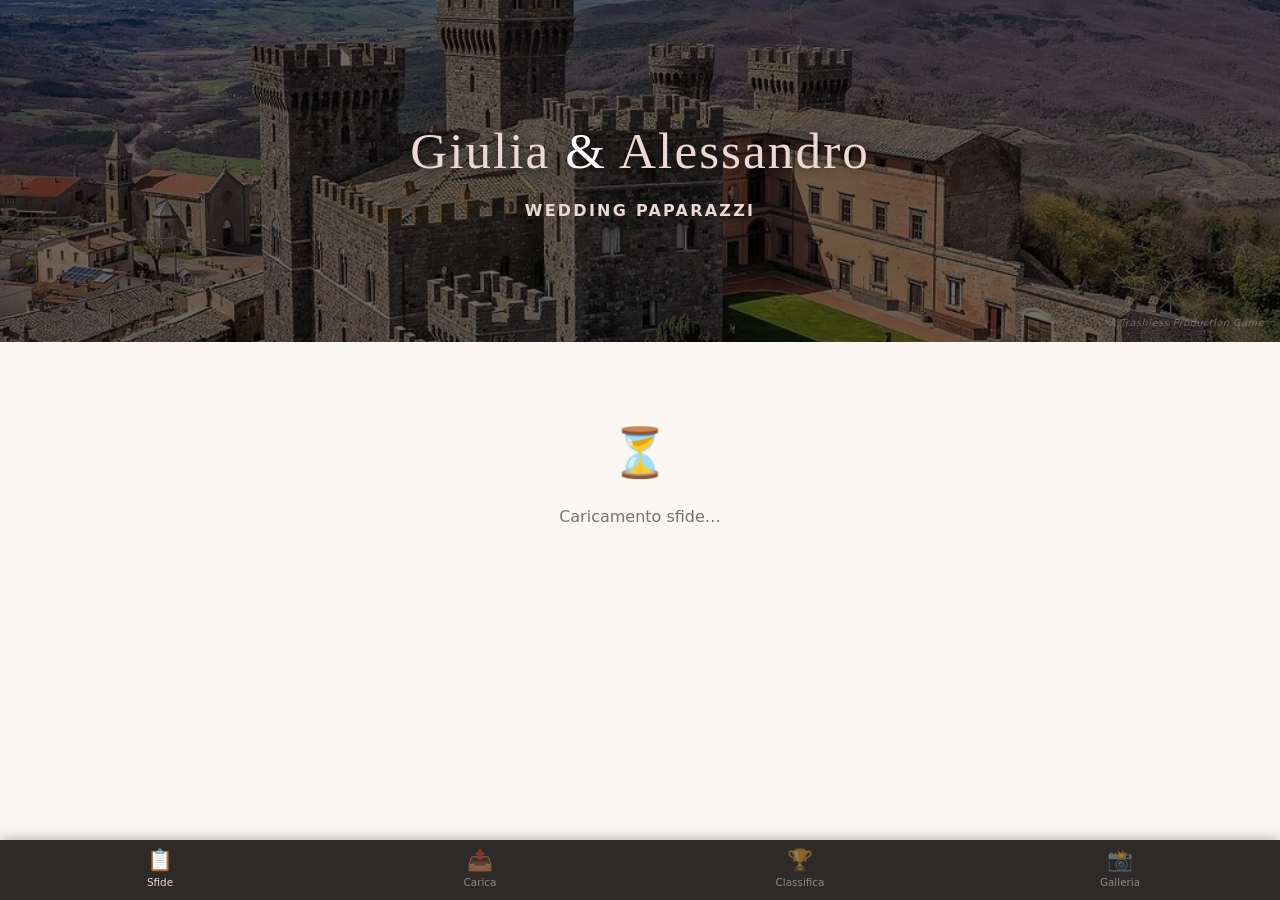
==== index.html @ ebe58d6c "fix: bump app.js v6 per forzare ricaricamento con nuova lista nomi" ====
<!DOCTYPE html>
<html lang="it">
<head>
  <meta charset="UTF-8" />
  <meta name="viewport" content="width=device-width, initial-scale=1.0, maximum-scale=1.0" />
  <meta name="theme-color" content="#C4A09A" />
  <title>Wedding Paparazzi — Giulia &amp; Alessandro</title>
  <link rel="stylesheet" href="css/style.css" />
  <style>
    .hero-tagline { font-size:1rem; color:var(--rosa-soft); letter-spacing:0.14em; text-transform:uppercase; font-weight:700; margin-top:0.4rem; }
    .hero-trashless { position:absolute; bottom:0.7rem; right:1rem; font-size:0.6rem; color:rgba(255,255,255,0.3); letter-spacing:0.06em; font-style:italic; }
    .tab-bar-index { display:flex; background:var(--antracite); }
    .tab-btn-index { flex:1; padding:0.7rem 0.5rem; border:none; background:none; color:rgba(255,255,255,0.45); font-size:0.85rem; font-weight:600; cursor:pointer; border-bottom:2px solid transparent; transition:color 0.2s; -webkit-tap-highlight-color:transparent; }
    .tab-btn-index.active { color:var(--rosa-soft); border-bottom-color:var(--rosa); }
    .tab-content-index { display:none; }
    .tab-content-index.active { display:block; }
  </style>
</head>
<body>

  <!-- HERO -->
  <header class="hero">
    <div class="hero-content">
      <h1 class="hero-nomi"><span>Giulia</span> &amp; <span>Alessandro</span></h1>
      <p class="hero-tagline">Wedding Paparazzi</p>
    </div>
    <p class="hero-trashless">A Trashless Production Game</p>
  </header>

  <!-- TAB: SFIDE -->
  <div class="tab-content-index active" id="tab-sfide">
    <div class="container">

    <!-- SFIDE -->
    <section id="sezione-sfide">
      <div class="sfide-grid" id="sfide-grid">
        <!-- Popolato da app.js -->
        <div class="empty-state"><div class="empty-icon">⏳</div>Caricamento sfide…</div>
      </div>
    </section>

    </div>
  </div>

  <!-- TAB: UPLOAD -->
  <div class="tab-content-index" id="tab-upload">
    <div class="container">

    <!-- FORM UPLOAD -->
    <section id="sezione-upload">
      <div class="card">
        <form id="upload-form" novalidate>

          <div class="form-group">
            <label for="nomi-select">Il tuo nome</label>
            <input type="text" id="nomi-cerca"
                   placeholder="🔍 Filtra nome…" autocomplete="off"
                   style="margin-bottom:0.5rem" />
            <select id="nomi-select" required>
              <option value="">— Scegli il tuo nome —</option>
            </select>
          </div>

          <div class="form-group">
            <label for="sfida-select">Sfida completata</label>
            <select id="sfida-select" required>
              <option value="">— Scegli una sfida —</option>
              <!-- Popolato da app.js -->
            </select>
          </div>

          <div class="form-group">
            <label for="caption">Didascalia <span style="font-weight:400;text-transform:none">(opzionale)</span></label>
            <textarea id="caption" placeholder="Lascia un messaggio agli sposi!"></textarea>
          </div>

          <div class="form-group">
            <label>Foto</label>
            <div class="upload-area" id="upload-area">
              <input type="file" id="foto-input" accept="image/*" />
              <div class="upload-icon">📷</div>
              <p class="upload-label">Tocca per scattare o scegliere dalla galleria</p>
            </div>
            <div class="upload-preview" id="upload-preview">
              <img id="preview-img" src="" alt="Anteprima foto" />
            </div>
          </div>

          <button type="submit" class="btn btn-primary" id="submit-btn">
            Carica la foto
          </button>

        </form>
      </div>
    </section>

    </div>
  </div>

  <!-- NAVIGAZIONE BOTTOM -->
  <nav class="nav-bottom">
    <a href="index.html" class="nav-item" id="nav-sfide">
      <span class="nav-icon">📋</span><span>Sfide</span>
    </a>
    <a href="index.html#upload" class="nav-item" id="nav-upload">
      <span class="nav-icon">📤</span><span>Carica</span>
    </a>
    <a href="classifica.html" class="nav-item" id="nav-classifica">
      <span class="nav-icon">🏆</span><span>Classifica</span>
    </a>
    <a href="classifica.html#galleria" class="nav-item" id="nav-galleria">
      <span class="nav-icon">📸</span><span>Galleria</span>
    </a>
  </nav>

  <!-- TOAST -->
  <div class="toast" id="toast"></div>

  <!-- SCRIPT -->
  <script src="https://cdn.jsdelivr.net/npm/@supabase/supabase-js@2/dist/umd/supabase.min.js"></script>
  <script src="config.js?v=2"></script>
  <script src="js/app.js?v=6"></script>
  <script>
    function attivaTabIndex() {
      const isUpload = window.location.hash === '#upload';
      document.querySelectorAll('.tab-content-index').forEach(c => c.classList.remove('active'));
      document.getElementById(isUpload ? 'tab-upload' : 'tab-sfide').classList.add('active');
      document.getElementById('nav-sfide').classList.toggle('active', !isUpload);
      document.getElementById('nav-upload').classList.toggle('active', isUpload);
    }
    attivaTabIndex();
    window.addEventListener('hashchange', attivaTabIndex);
  </script>

</body>
</html>
---- css/style.css ----
/* ============================================================
   Giulia & Alessandro — Gioco Fotografico del Matrimonio
   Palette: Rosa Antico · Avorio · Oro · Antracite
   Mobile-first, testato su iOS e Android
   ============================================================ */

/* ---------- Variabili ---------- */
:root {
  --rosa:      #C4A09A;
  --rosa-soft: #EDD8D3;
  --avorio:    #FAF6F2;
  --oro:       #B8975A;
  --oro-soft:  #F0E6D0;
  --antracite: #2E2A29;
  --grigio:    #7A7070;
  --bianco:    #FFFFFF;
  --ombra:     0 2px 12px rgba(46, 42, 41, 0.12);
  --raggio:    14px;
  --font-serif: 'Georgia', 'Times New Roman', serif;
  --font-sans:  system-ui, -apple-system, sans-serif;
}

/* ---------- Reset & Base ---------- */
*, *::before, *::after {
  box-sizing: border-box;
  margin: 0;
  padding: 0;
}

html {
  font-size: 16px;
  scroll-behavior: smooth;
  -webkit-text-size-adjust: 100%;
}

body {
  font-family: var(--font-sans);
  background-color: var(--avorio);
  color: var(--antracite);
  min-height: 100vh;
  line-height: 1.6;
}

img {
  max-width: 100%;
  display: block;
}

a {
  color: var(--rosa);
  text-decoration: none;
}

/* ---------- Hero (solo index.html) ---------- */
.hero {
  position: relative;
  min-height: 38vh;
  display: flex;
  flex-direction: column;
  align-items: center;
  justify-content: center;
  text-align: center;
  padding: 2.5rem 1.5rem 3rem;
  overflow: hidden;
  background-color: var(--antracite); /* fallback se manca sfondo.jpg */
}

.hero::before {
  content: '';
  position: absolute;
  inset: 0;
  background-image: url('../img/sfondo.jpg');
  background-size: cover;
  background-position: center 30%;
  filter: brightness(0.45) saturate(0.8);
  z-index: 0;
}

.hero-content {
  position: relative;
  z-index: 1;
}

.hero-nomi {
  font-family: var(--font-serif);
  font-size: clamp(2rem, 8vw, 3.2rem);
  font-weight: normal;
  color: var(--bianco);
  letter-spacing: 0.04em;
  text-shadow: 0 2px 8px rgba(0,0,0,0.5);
}

.hero-nomi span {
  color: var(--rosa-soft);
}

.hero-sub {
  margin-top: 0.5rem;
  font-size: clamp(0.85rem, 3.5vw, 1rem);
  color: rgba(255,255,255,0.8);
  letter-spacing: 0.12em;
  text-transform: uppercase;
}

.hero-castle {
  margin-top: 0.4rem;
  font-size: clamp(0.75rem, 3vw, 0.85rem);
  color: var(--rosa-soft);
  letter-spacing: 0.08em;
  font-style: italic;
}

/* ---------- Layout contenuto ---------- */
.container {
  max-width: 600px;
  margin: 0 auto;
  padding: 1.5rem 1rem 5rem;
}

/* ---------- Titoli sezione ---------- */
.section-title {
  font-family: var(--font-serif);
  font-size: 1.3rem;
  font-weight: normal;
  color: var(--antracite);
  margin-bottom: 1rem;
  padding-bottom: 0.4rem;
  border-bottom: 1px solid var(--rosa-soft);
}

/* ---------- Card sfida ---------- */
.sfide-grid {
  display: flex;
  flex-direction: column;
  gap: 0.6rem;
  margin-bottom: 2rem;
}

.sfida-card {
  display: flex;
  align-items: center;
  justify-content: space-between;
  background: var(--bianco);
  border-radius: var(--raggio);
  padding: 0.9rem 1.1rem;
  box-shadow: var(--ombra);
  border-left: 4px solid var(--rosa);
  gap: 0.8rem;
}

.sfida-desc {
  font-size: 0.95rem;
  flex: 1;
}

.sfida-punti {
  background: var(--oro-soft);
  color: var(--oro);
  font-weight: 700;
  font-size: 0.85rem;
  padding: 0.25rem 0.6rem;
  border-radius: 20px;
  white-space: nowrap;
}

/* ---------- Form upload ---------- */
.card {
  background: var(--bianco);
  border-radius: var(--raggio);
  padding: 1.4rem 1.2rem;
  box-shadow: var(--ombra);
  margin-bottom: 1.5rem;
}

.form-group {
  margin-bottom: 1.2rem;
}

label {
  display: block;
  font-size: 0.82rem;
  font-weight: 600;
  letter-spacing: 0.06em;
  text-transform: uppercase;
  color: var(--grigio);
  margin-bottom: 0.4rem;
}

input[type="text"],
input[type="password"],
select,
textarea {
  width: 100%;
  padding: 0.85rem 1rem;
  border: 1.5px solid var(--rosa-soft);
  border-radius: 10px;
  font-size: 1rem;
  font-family: var(--font-sans);
  background: var(--avorio);
  color: var(--antracite);
  appearance: none;
  -webkit-appearance: none;
  transition: border-color 0.2s;
  outline: none;
}

input[type="text"]:focus,
input[type="password"]:focus,
select:focus,
textarea:focus {
  border-color: var(--rosa);
}

textarea {
  resize: vertical;
  min-height: 80px;
}

select {
  background-image: url("data:image/svg+xml,%3Csvg xmlns='http://www.w3.org/2000/svg' width='12' height='8' viewBox='0 0 12 8'%3E%3Cpath d='M1 1l5 5 5-5' stroke='%237A7070' stroke-width='1.5' fill='none' stroke-linecap='round'/%3E%3C/svg%3E");
  background-repeat: no-repeat;
  background-position: right 1rem center;
  padding-right: 2.5rem;
  cursor: pointer;
}

/* ---------- Upload foto ---------- */
.upload-area {
  border: 2px dashed var(--rosa);
  border-radius: var(--raggio);
  padding: 2rem 1rem;
  text-align: center;
  cursor: pointer;
  background: var(--avorio);
  transition: background 0.2s;
  position: relative;
}

.upload-area:hover,
.upload-area.drag-over {
  background: var(--rosa-soft);
}

.upload-area input[type="file"] {
  position: absolute;
  inset: 0;
  opacity: 0;
  cursor: pointer;
  width: 100%;
  height: 100%;
}

.upload-icon {
  font-size: 2.5rem;
  margin-bottom: 0.5rem;
}

.upload-label {
  font-size: 0.9rem;
  color: var(--grigio);
}

.upload-preview {
  margin-top: 1rem;
  border-radius: 10px;
  overflow: hidden;
  display: none;
}

.upload-preview img {
  width: 100%;
  max-height: 280px;
  object-fit: cover;
  border-radius: 10px;
}

/* ---------- Bottoni ---------- */
.btn {
  display: block;
  width: 100%;
  padding: 1rem 1.5rem;
  border: none;
  border-radius: var(--raggio);
  font-size: 1.05rem;
  font-weight: 600;
  cursor: pointer;
  text-align: center;
  transition: opacity 0.2s, transform 0.1s;
  letter-spacing: 0.03em;
  -webkit-tap-highlight-color: transparent;
}

.btn:active {
  transform: scale(0.98);
  opacity: 0.85;
}

.btn-primary {
  background: var(--rosa);
  color: var(--bianco);
}

.btn-secondary {
  background: var(--avorio);
  color: var(--rosa);
  border: 1.5px solid var(--rosa);
}

.btn-oro {
  background: var(--oro);
  color: var(--bianco);
}

.btn:disabled {
  opacity: 0.5;
  cursor: not-allowed;
}

/* ---------- Navigazione bottom ---------- */
.nav-bottom {
  position: fixed;
  bottom: 0;
  left: 0;
  right: 0;
  background: var(--antracite);
  border-top: none;
  display: flex;
  z-index: 100;
  box-shadow: 0 -2px 12px rgba(0,0,0,0.25);
}

.nav-item {
  flex: 1;
  display: flex;
  flex-direction: column;
  align-items: center;
  justify-content: center;
  padding: 0.6rem 0.3rem;
  font-size: 0.65rem;
  color: rgba(255,255,255,0.45);
  text-decoration: none;
  gap: 0.2rem;
  transition: color 0.2s;
  -webkit-tap-highlight-color: transparent;
}

.nav-item.active,
.nav-item:hover {
  color: var(--rosa-soft);
}

.nav-item .nav-icon {
  font-size: 1.3rem;
  line-height: 1;
}

/* ---------- Classifica ---------- */
.classifica-list {
  display: flex;
  flex-direction: column;
  gap: 0.7rem;
}

.classifica-item {
  display: flex;
  align-items: center;
  gap: 1rem;
  background: var(--bianco);
  border-radius: var(--raggio);
  padding: 1rem 1.2rem;
  box-shadow: var(--ombra);
}

.classifica-pos {
  font-family: var(--font-serif);
  font-size: 1.5rem;
  color: var(--rosa-soft);
  min-width: 2rem;
  text-align: center;
}

.classifica-pos.top1 { color: var(--oro); }
.classifica-pos.top2 { color: var(--grigio); }
.classifica-pos.top3 { color: #a97c50; }

.classifica-nome {
  flex: 1;
  font-size: 1rem;
  font-weight: 600;
}

.classifica-punti {
  font-size: 1.2rem;
  font-weight: 700;
  color: var(--oro);
}

.classifica-punti span {
  font-size: 0.7rem;
  font-weight: normal;
  color: var(--grigio);
}

/* ---------- Toast / Feedback ---------- */
.toast {
  position: fixed;
  bottom: 5rem;
  left: 50%;
  transform: translateX(-50%) translateY(20px);
  background: var(--antracite);
  color: var(--bianco);
  padding: 0.8rem 1.4rem;
  border-radius: 24px;
  font-size: 0.9rem;
  opacity: 0;
  transition: opacity 0.3s, transform 0.3s;
  pointer-events: none;
  white-space: nowrap;
  z-index: 200;
}

.toast.show {
  opacity: 1;
  transform: translateX(-50%) translateY(0);
}

.toast.success { background: #4a7c59; }
.toast.error   { background: #9c3d3d; }

/* ---------- Spinner ---------- */
.spinner {
  display: inline-block;
  width: 20px;
  height: 20px;
  border: 2.5px solid rgba(255,255,255,0.4);
  border-top-color: var(--bianco);
  border-radius: 50%;
  animation: spin 0.7s linear infinite;
  vertical-align: middle;
  margin-right: 0.4rem;
}

@keyframes spin {
  to { transform: rotate(360deg); }
}

/* ---------- Admin: galleria ---------- */
.foto-grid {
  display: grid;
  grid-template-columns: repeat(2, 1fr);
  gap: 0.8rem;
}

.foto-card {
  border-radius: 10px;
  overflow: hidden;
  background: var(--bianco);
  box-shadow: var(--ombra);
}

.foto-card img {
  width: 100%;
  aspect-ratio: 1;
  object-fit: cover;
}

.foto-info {
  padding: 0.5rem 0.7rem;
  font-size: 0.78rem;
}

.foto-nome {
  font-weight: 600;
  color: var(--antracite);
}

.foto-caption {
  color: var(--grigio);
  font-style: italic;
}

/* ---------- Stato vuoto ---------- */
.empty-state {
  text-align: center;
  padding: 3rem 1rem;
  color: var(--grigio);
}

.empty-state .empty-icon {
  font-size: 3rem;
  margin-bottom: 0.8rem;
}

/* ---------- Schermata login admin ---------- */
.login-screen {
  min-height: 100vh;
  display: flex;
  align-items: center;
  justify-content: center;
  padding: 2rem 1rem;
  background: var(--avorio);
}

.login-box {
  background: var(--bianco);
  border-radius: var(--raggio);
  padding: 2rem 1.5rem;
  box-shadow: var(--ombra);
  width: 100%;
  max-width: 360px;
  text-align: center;
}

.login-box h2 {
  font-family: var(--font-serif);
  font-weight: normal;
  font-size: 1.5rem;
  margin-bottom: 0.3rem;
}

.login-box p {
  color: var(--grigio);
  font-size: 0.85rem;
  margin-bottom: 1.5rem;
}

/* ---------- Dropdown nomi custom ---------- */
.nome-select-wrapper {
  position: relative;
}

.nome-select-wrapper input {
  width: 100%;
}

.nome-dropdown {
  display: none;
  position: absolute;
  top: calc(100% - 2px);
  left: 0;
  right: 0;
  background: var(--bianco);
  border: 1.5px solid var(--rosa);
  border-top: none;
  border-radius: 0 0 10px 10px;
  max-height: 200px;
  overflow-y: auto;
  z-index: 100;
  box-shadow: 0 6px 16px rgba(46,42,41,0.12);
}

.nome-dropdown.open {
  display: block;
}

.nome-option {
  padding: 0.8rem 1rem;
  font-size: 0.95rem;
  cursor: pointer;
  border-bottom: 1px solid var(--rosa-soft);
  transition: background 0.15s;
}

.nome-option:last-child {
  border-bottom: none;
}

.nome-option:hover,
.nome-option:active {
  background: var(--rosa-soft);
}

.nome-input-invalid {
  border-color: #e08080 !important;
  background: #fff5f5 !important;
}
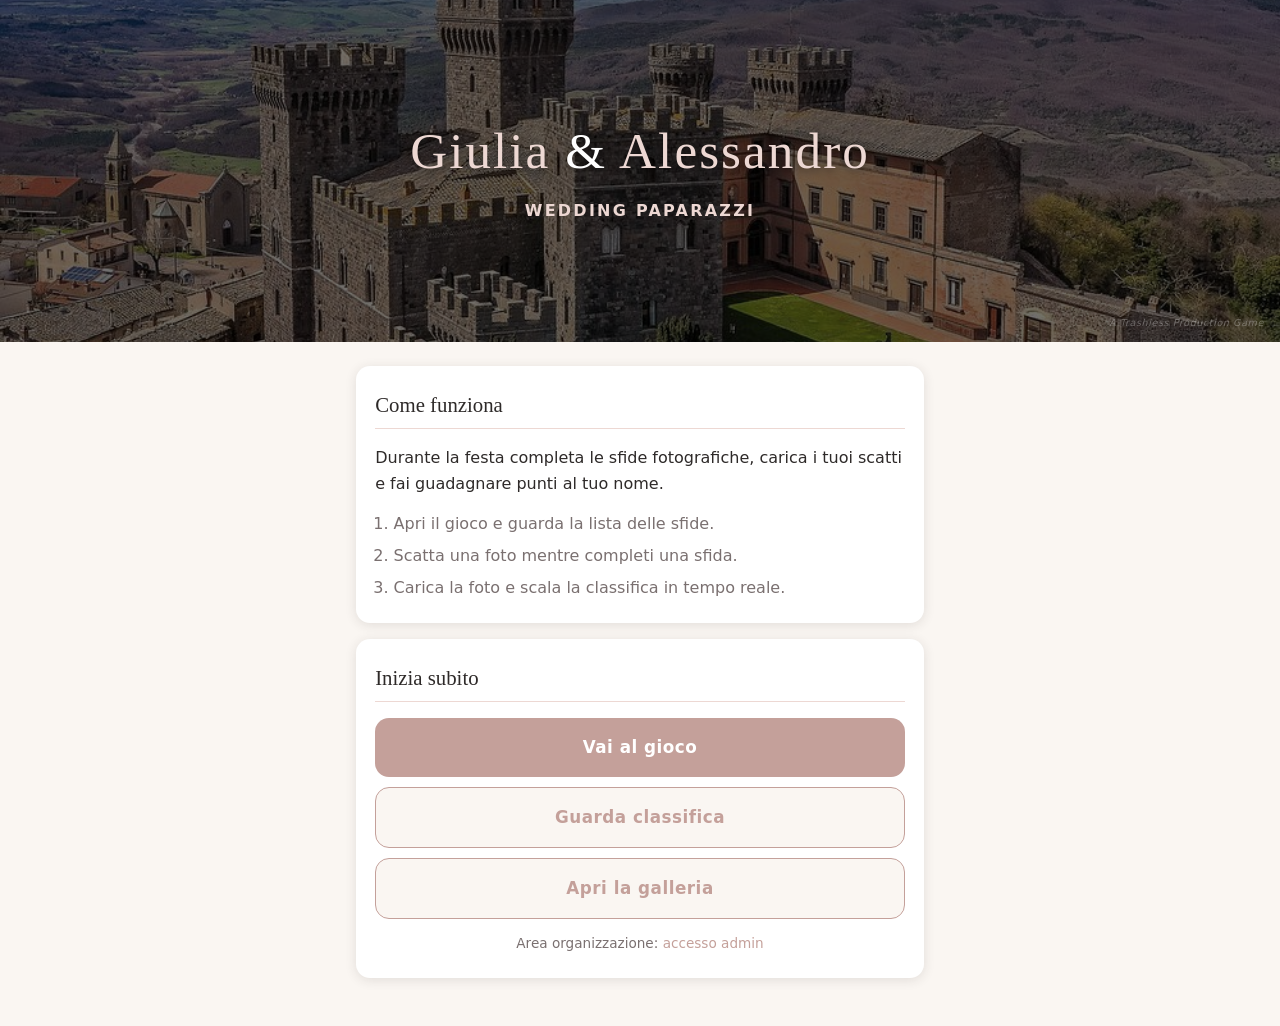
==== commit 7b16053c: "Convert home into landing and move game flow to gioco page" ====
--- a/index.html
+++ b/index.html
@@ -4,21 +4,15 @@
   <meta charset="UTF-8" />
   <meta name="viewport" content="width=device-width, initial-scale=1.0, maximum-scale=1.0" />
   <meta name="theme-color" content="#C4A09A" />
-  <title>Wedding Paparazzi — Giulia &amp; Alessandro</title>
+  <title>Benvenuti — Giulia &amp; Alessandro</title>
   <link rel="stylesheet" href="css/style.css" />
   <style>
     .hero-tagline { font-size:1rem; color:var(--rosa-soft); letter-spacing:0.14em; text-transform:uppercase; font-weight:700; margin-top:0.4rem; }
     .hero-trashless { position:absolute; bottom:0.7rem; right:1rem; font-size:0.6rem; color:rgba(255,255,255,0.3); letter-spacing:0.06em; font-style:italic; }
-    .tab-bar-index { display:flex; background:var(--antracite); }
-    .tab-btn-index { flex:1; padding:0.7rem 0.5rem; border:none; background:none; color:rgba(255,255,255,0.45); font-size:0.85rem; font-weight:600; cursor:pointer; border-bottom:2px solid transparent; transition:color 0.2s; -webkit-tap-highlight-color:transparent; }
-    .tab-btn-index.active { color:var(--rosa-soft); border-bottom-color:var(--rosa); }
-    .tab-content-index { display:none; }
-    .tab-content-index.active { display:block; }
   </style>
 </head>
 <body>
 
-  <!-- HERO -->
   <header class="hero">
     <div class="hero-content">
       <h1 class="hero-nomi"><span>Giulia</span> &amp; <span>Alessandro</span></h1>
@@ -27,110 +21,29 @@
     <p class="hero-trashless">A Trashless Production Game</p>
   </header>
 
-  <!-- TAB: SFIDE -->
-  <div class="tab-content-index active" id="tab-sfide">
-    <div class="container">
-
-    <!-- SFIDE -->
-    <section id="sezione-sfide">
-      <div class="sfide-grid" id="sfide-grid">
-        <!-- Popolato da app.js -->
-        <div class="empty-state"><div class="empty-icon">⏳</div>Caricamento sfide…</div>
-      </div>
+  <main class="container landing-container">
+    <section class="card landing-card">
+      <h2 class="section-title">Come funziona</h2>
+      <p class="landing-intro">
+        Durante la festa completa le sfide fotografiche, carica i tuoi scatti e fai guadagnare punti al tuo nome.
+      </p>
+      <ol class="landing-steps">
+        <li>Apri il gioco e guarda la lista delle sfide.</li>
+        <li>Scatta una foto mentre completi una sfida.</li>
+        <li>Carica la foto e scala la classifica in tempo reale.</li>
+      </ol>
     </section>
 
-    </div>
-  </div>
-
-  <!-- TAB: UPLOAD -->
-  <div class="tab-content-index" id="tab-upload">
-    <div class="container">
-
-    <!-- FORM UPLOAD -->
-    <section id="sezione-upload">
-      <div class="card">
-        <form id="upload-form" novalidate>
-
-          <div class="form-group">
-            <label for="nomi-select">Il tuo nome</label>
-            <input type="text" id="nomi-cerca"
-                   placeholder="🔍 Filtra nome…" autocomplete="off"
-                   style="margin-bottom:0.5rem" />
-            <select id="nomi-select" required>
-              <option value="">— Scegli il tuo nome —</option>
-            </select>
-          </div>
-
-          <div class="form-group">
-            <label for="sfida-select">Sfida completata</label>
-            <select id="sfida-select" required>
-              <option value="">— Scegli una sfida —</option>
-              <!-- Popolato da app.js -->
-            </select>
-          </div>
-
-          <div class="form-group">
-            <label for="caption">Didascalia <span style="font-weight:400;text-transform:none">(opzionale)</span></label>
-            <textarea id="caption" placeholder="Lascia un messaggio agli sposi!"></textarea>
-          </div>
-
-          <div class="form-group">
-            <label>Foto</label>
-            <div class="upload-area" id="upload-area">
-              <input type="file" id="foto-input" accept="image/*" />
-              <div class="upload-icon">📷</div>
-              <p class="upload-label">Tocca per scattare o scegliere dalla galleria</p>
-            </div>
-            <div class="upload-preview" id="upload-preview">
-              <img id="preview-img" src="" alt="Anteprima foto" />
-            </div>
-          </div>
-
-          <button type="submit" class="btn btn-primary" id="submit-btn">
-            Carica la foto
-          </button>
-
-        </form>
+    <section class="card landing-card">
+      <h2 class="section-title">Inizia subito</h2>
+      <div class="landing-actions">
+        <a class="btn btn-primary" href="gioco.html">Vai al gioco</a>
+        <a class="btn btn-secondary" href="classifica.html">Guarda classifica</a>
+        <a class="btn btn-secondary" href="classifica.html#galleria">Apri la galleria</a>
       </div>
+      <p class="landing-note">Area organizzazione: <a href="admin.html">accesso admin</a></p>
     </section>
-
-    </div>
-  </div>
-
-  <!-- NAVIGAZIONE BOTTOM -->
-  <nav class="nav-bottom">
-    <a href="index.html" class="nav-item" id="nav-sfide">
-      <span class="nav-icon">📋</span><span>Sfide</span>
-    </a>
-    <a href="index.html#upload" class="nav-item" id="nav-upload">
-      <span class="nav-icon">📤</span><span>Carica</span>
-    </a>
-    <a href="classifica.html" class="nav-item" id="nav-classifica">
-      <span class="nav-icon">🏆</span><span>Classifica</span>
-    </a>
-    <a href="classifica.html#galleria" class="nav-item" id="nav-galleria">
-      <span class="nav-icon">📸</span><span>Galleria</span>
-    </a>
-  </nav>
-
-  <!-- TOAST -->
-  <div class="toast" id="toast"></div>
-
-  <!-- SCRIPT -->
-  <script src="https://cdn.jsdelivr.net/npm/@supabase/supabase-js@2/dist/umd/supabase.min.js"></script>
-  <script src="config.js?v=2"></script>
-  <script src="js/app.js?v=6"></script>
-  <script>
-    function attivaTabIndex() {
-      const isUpload = window.location.hash === '#upload';
-      document.querySelectorAll('.tab-content-index').forEach(c => c.classList.remove('active'));
-      document.getElementById(isUpload ? 'tab-upload' : 'tab-sfide').classList.add('active');
-      document.getElementById('nav-sfide').classList.toggle('active', !isUpload);
-      document.getElementById('nav-upload').classList.toggle('active', isUpload);
-    }
-    attivaTabIndex();
-    window.addEventListener('hashchange', attivaTabIndex);
-  </script>
+  </main>
 
 </body>
 </html>
--- a/css/style.css
+++ b/css/style.css
@@ -575,3 +575,38 @@
   background: #fff5f5 !important;
 }
 
+/* ---------- Landing ---------- */
+.landing-container {
+  padding-bottom: 2rem;
+}
+
+.landing-card {
+  margin-bottom: 1rem;
+}
+
+.landing-intro {
+  color: var(--antracite);
+  margin-bottom: 0.9rem;
+}
+
+.landing-steps {
+  margin-left: 1.15rem;
+  color: var(--grigio);
+  display: flex;
+  flex-direction: column;
+  gap: 0.4rem;
+}
+
+.landing-actions {
+  display: flex;
+  flex-direction: column;
+  gap: 0.65rem;
+}
+
+.landing-note {
+  margin-top: 0.9rem;
+  text-align: center;
+  font-size: 0.85rem;
+  color: var(--grigio);
+}
+
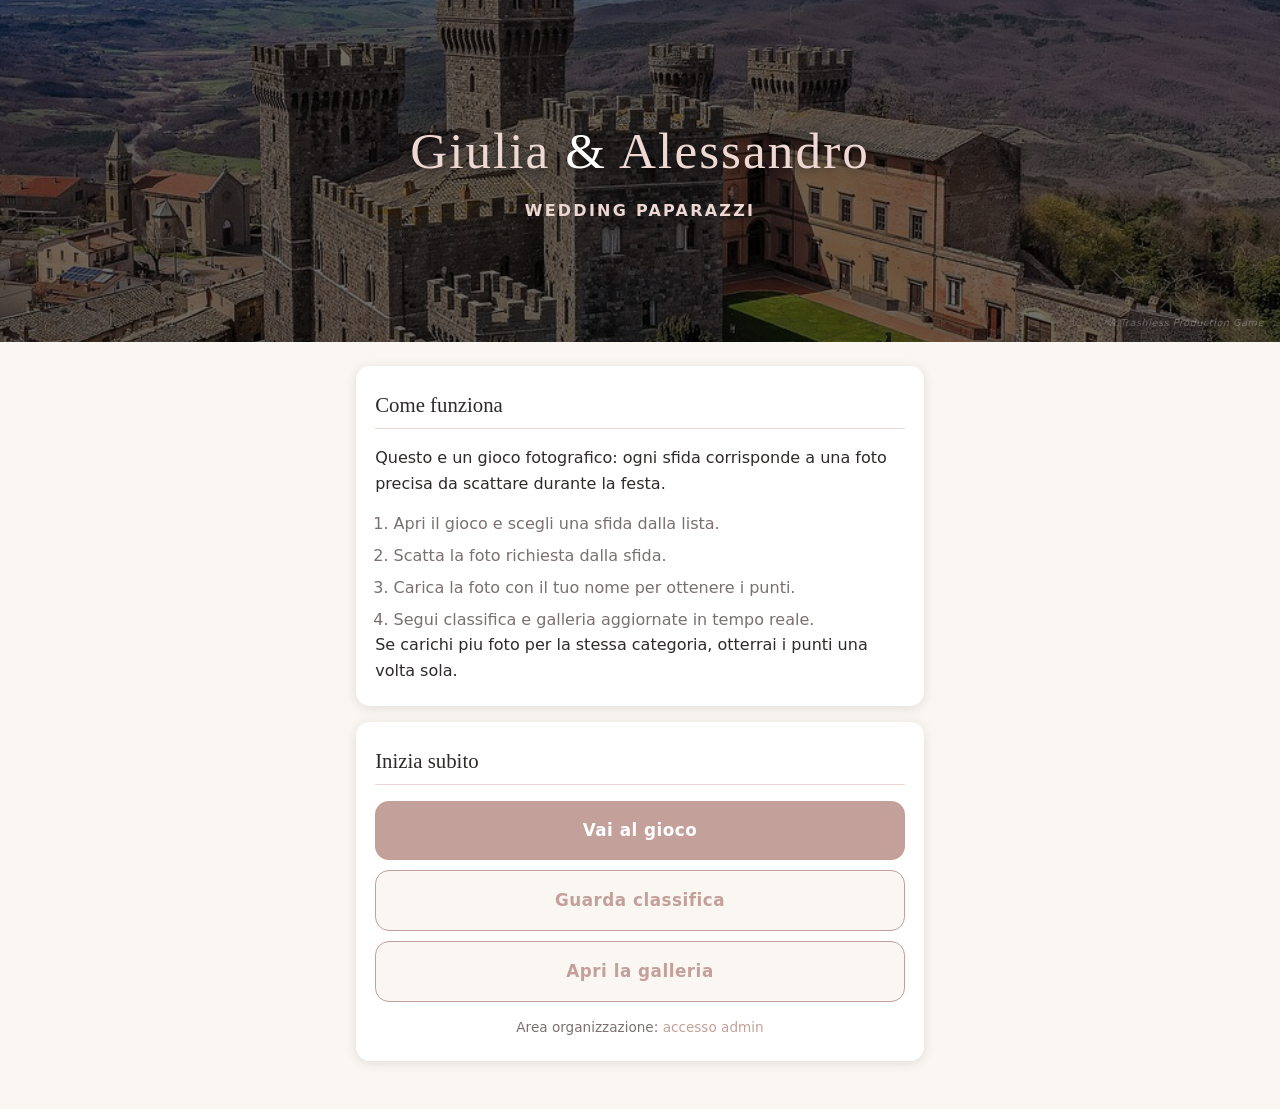
==== commit 5926c860: "Clarify landing copy and avoid duplicate points per category" ====
--- a/index.html
+++ b/index.html
@@ -25,13 +25,15 @@
     <section class="card landing-card">
       <h2 class="section-title">Come funziona</h2>
       <p class="landing-intro">
-        Durante la festa completa le sfide fotografiche, carica i tuoi scatti e fai guadagnare punti al tuo nome.
+        Questo e un gioco fotografico: ogni sfida corrisponde a una foto precisa da scattare durante la festa.
       </p>
       <ol class="landing-steps">
-        <li>Apri il gioco e guarda la lista delle sfide.</li>
-        <li>Scatta una foto mentre completi una sfida.</li>
-        <li>Carica la foto e scala la classifica in tempo reale.</li>
+        <li>Apri il gioco e scegli una sfida dalla lista.</li>
+        <li>Scatta la foto richiesta dalla sfida.</li>
+        <li>Carica la foto con il tuo nome per ottenere i punti.</li>
+        <li>Segui classifica e galleria aggiornate in tempo reale.</li>
       </ol>
+      <p class="landing-tip">Se carichi piu foto per la stessa categoria, otterrai i punti una volta sola.</p>
     </section>
 
     <section class="card landing-card">
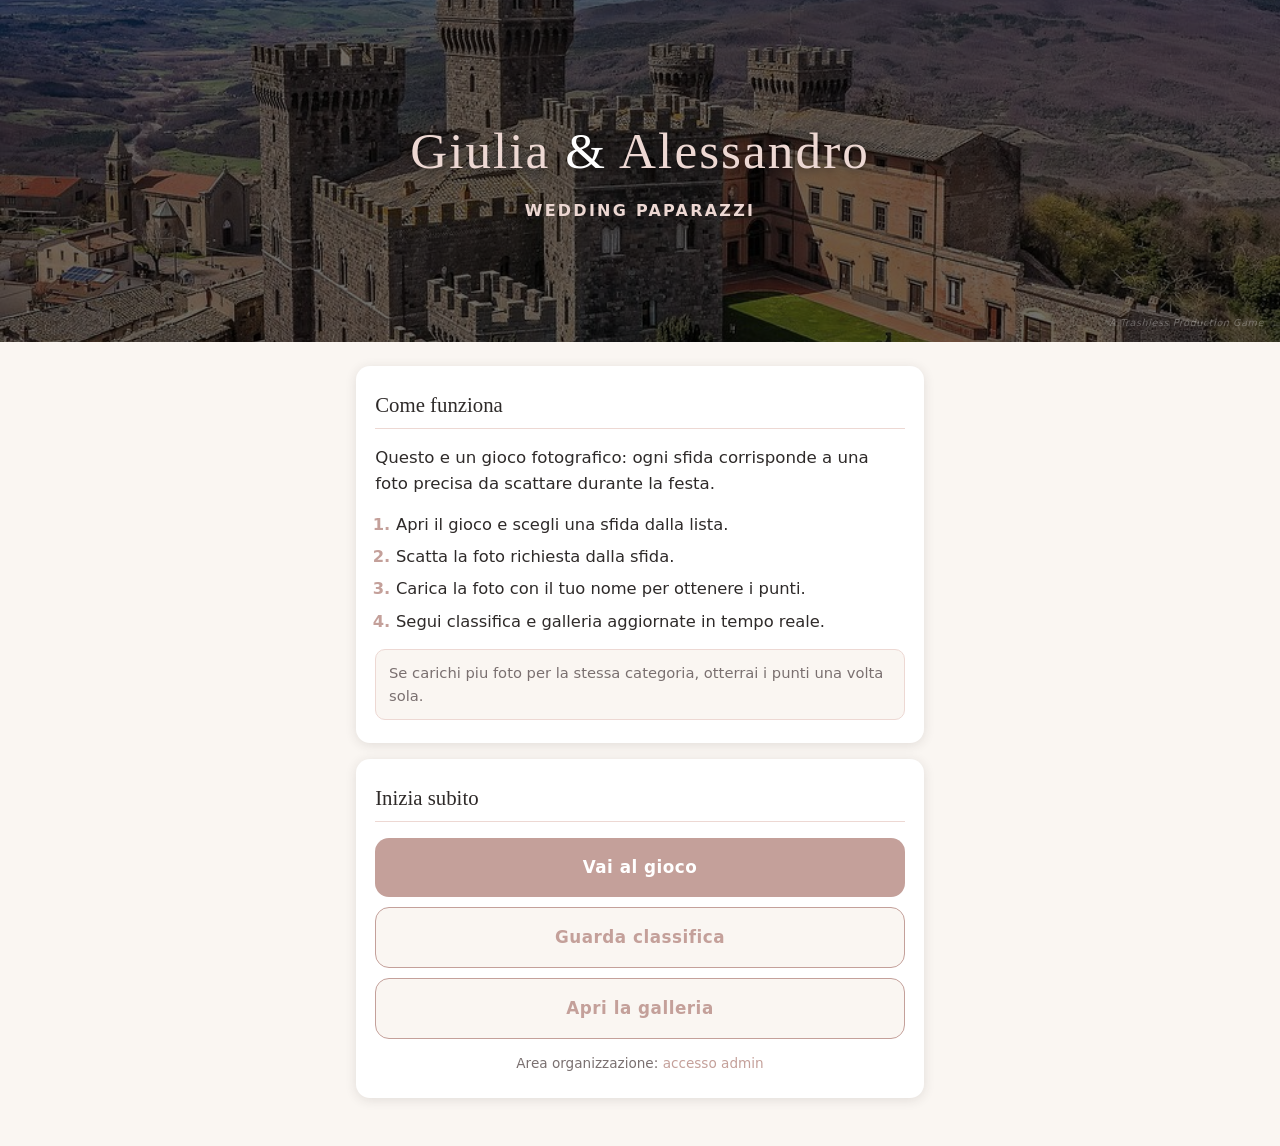
==== commit b656776d: "Bust static asset cache across pages" ====
--- a/index.html
+++ b/index.html
@@ -5,7 +5,7 @@
   <meta name="viewport" content="width=device-width, initial-scale=1.0, maximum-scale=1.0" />
   <meta name="theme-color" content="#C4A09A" />
   <title>Benvenuti — Giulia &amp; Alessandro</title>
-  <link rel="stylesheet" href="css/style.css" />
+  <link rel="stylesheet" href="css/style.css?v=3" />
   <style>
     .hero-tagline { font-size:1rem; color:var(--rosa-soft); letter-spacing:0.14em; text-transform:uppercase; font-weight:700; margin-top:0.4rem; }
     .hero-trashless { position:absolute; bottom:0.7rem; right:1rem; font-size:0.6rem; color:rgba(255,255,255,0.3); letter-spacing:0.06em; font-style:italic; }
--- a/css/style.css
+++ b/css/style.css
@@ -146,6 +146,56 @@
   box-shadow: var(--ombra);
   border-left: 4px solid var(--rosa);
   gap: 0.8rem;
+}
+
+.sfida-card-low {
+  border-left-color: #9b9b9b;
+  box-shadow: 0 2px 12px rgba(155, 155, 155, 0.14);
+}
+
+.sfida-card-low .sfida-punti {
+  background: #ececec;
+  color: #6d6d6d;
+}
+
+.sfida-card-mid {
+  border-left-color: var(--rosa);
+  box-shadow: 0 2px 12px rgba(196, 160, 154, 0.16);
+}
+
+.sfida-card-mid .sfida-punti {
+  background: #f6e7e3;
+  color: #b67568;
+}
+
+.sfida-card-high {
+  border-left-color: var(--oro);
+  box-shadow: 0 2px 12px rgba(184, 151, 90, 0.16);
+}
+
+.sfida-card-high .sfida-punti {
+  background: var(--oro-soft);
+  color: var(--oro);
+}
+
+.sfida-card-very-high {
+  border-left-color: #c77d4a;
+  box-shadow: 0 2px 12px rgba(199, 125, 74, 0.18);
+}
+
+.sfida-card-very-high .sfida-punti {
+  background: #fae7da;
+  color: #b35d2f;
+}
+
+.sfida-card-top {
+  border-left-color: var(--oro);
+  box-shadow: 0 2px 12px rgba(184, 151, 90, 0.22);
+}
+
+.sfida-card-top .sfida-punti {
+  background: var(--oro);
+  color: var(--bianco);
 }
 
 .sfida-desc {
@@ -586,15 +636,34 @@
 
 .landing-intro {
   color: var(--antracite);
-  margin-bottom: 0.9rem;
+  margin-bottom: 1rem;
+  font-size: 1.04rem;
+  line-height: 1.55;
 }
 
 .landing-steps {
-  margin-left: 1.15rem;
-  color: var(--grigio);
+  margin-left: 1.3rem;
+  color: var(--antracite);
   display: flex;
   flex-direction: column;
-  gap: 0.4rem;
+  gap: 0.55rem;
+  font-size: 1.02rem;
+  line-height: 1.45;
+}
+
+.landing-steps li::marker {
+  color: var(--rosa);
+  font-weight: 700;
+}
+
+.landing-tip {
+  margin-top: 0.95rem;
+  padding: 0.7rem 0.8rem;
+  border-radius: 10px;
+  border: 1px solid var(--rosa-soft);
+  background: var(--avorio);
+  color: var(--grigio);
+  font-size: 0.92rem;
 }
 
 .landing-actions {
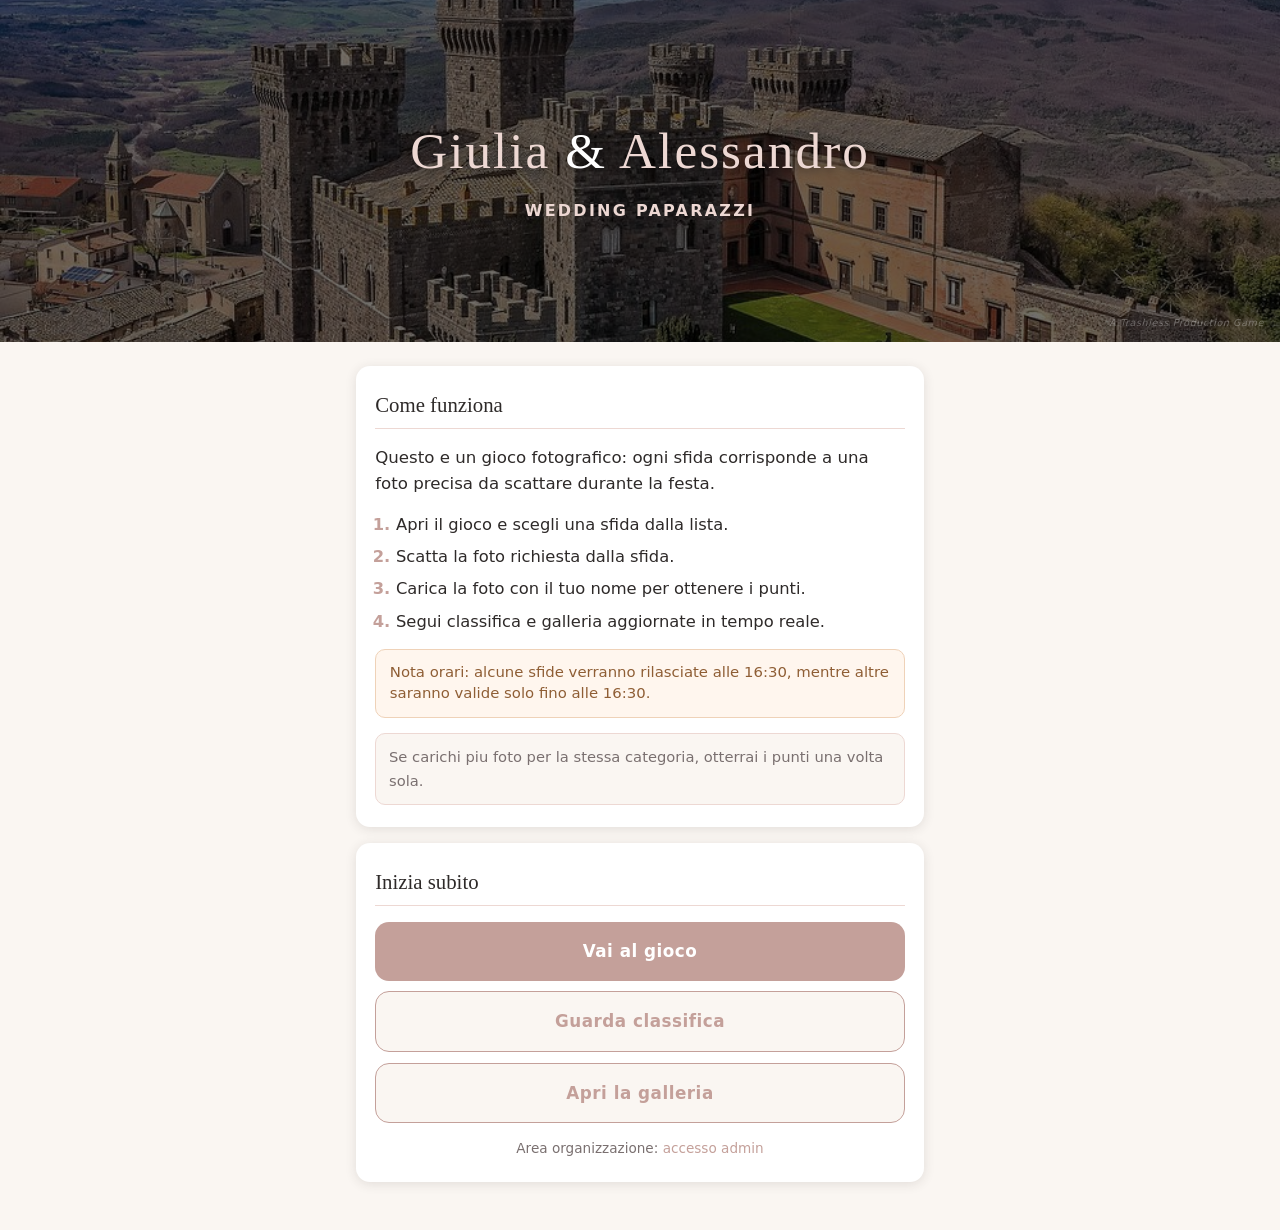
==== commit 2e0c7708: "Add visible challenge time tags and landing 16:30 notice" ====
--- a/index.html
+++ b/index.html
@@ -5,7 +5,7 @@
   <meta name="viewport" content="width=device-width, initial-scale=1.0, maximum-scale=1.0" />
   <meta name="theme-color" content="#C4A09A" />
   <title>Benvenuti — Giulia &amp; Alessandro</title>
-  <link rel="stylesheet" href="css/style.css?v=3" />
+  <link rel="stylesheet" href="css/style.css?v=5" />
   <style>
     .hero-tagline { font-size:1rem; color:var(--rosa-soft); letter-spacing:0.14em; text-transform:uppercase; font-weight:700; margin-top:0.4rem; }
     .hero-trashless { position:absolute; bottom:0.7rem; right:1rem; font-size:0.6rem; color:rgba(255,255,255,0.3); letter-spacing:0.06em; font-style:italic; }
@@ -33,6 +33,9 @@
         <li>Carica la foto con il tuo nome per ottenere i punti.</li>
         <li>Segui classifica e galleria aggiornate in tempo reale.</li>
       </ol>
+      <p class="landing-alert-time">
+        Nota orari: alcune sfide verranno rilasciate alle 16:30, mentre altre saranno valide solo fino alle 16:30.
+      </p>
       <p class="landing-tip">Se carichi piu foto per la stessa categoria, otterrai i punti una volta sola.</p>
     </section>
 
--- a/css/style.css
+++ b/css/style.css
@@ -169,13 +169,13 @@
 }
 
 .sfida-card-high {
-  border-left-color: var(--oro);
-  box-shadow: 0 2px 12px rgba(184, 151, 90, 0.16);
+  border-left-color: #6f8f80;
+  box-shadow: 0 2px 12px rgba(111, 143, 128, 0.18);
 }
 
 .sfida-card-high .sfida-punti {
-  background: var(--oro-soft);
-  color: var(--oro);
+  background: #e5efe9;
+  color: #4f6e60;
 }
 
 .sfida-card-very-high {
@@ -201,6 +201,40 @@
 .sfida-desc {
   font-size: 0.95rem;
   flex: 1;
+}
+
+.sfida-meta {
+  display: inline-flex;
+  align-items: center;
+  gap: 0.45rem;
+}
+
+.sfida-badge-tempo {
+  display: inline-block;
+  border-radius: 999px;
+  padding: 0.2rem 0.48rem;
+  font-size: 0.68rem;
+  font-weight: 700;
+  letter-spacing: 0.02em;
+  white-space: nowrap;
+}
+
+.sfida-badge-tempo-mattina {
+  background: #e8f3ff;
+  color: #2f6da8;
+  border: 1px solid #bbd9f7;
+}
+
+.sfida-badge-tempo-pomeriggio {
+  background: #fff1e6;
+  color: #b8672e;
+  border: 1px solid #f3c9a7;
+}
+
+.sfida-badge-tempo-general {
+  background: #edf6ee;
+  color: #4f7a58;
+  border: 1px solid #c8dfcc;
 }
 
 .sfida-punti {
@@ -666,6 +700,17 @@
   font-size: 0.92rem;
 }
 
+.landing-alert-time {
+  margin-top: 0.95rem;
+  padding: 0.75rem 0.85rem;
+  border-radius: 10px;
+  border: 1px solid #efd2b8;
+  background: #fff6ee;
+  color: #8f5e35;
+  font-size: 0.93rem;
+  line-height: 1.45;
+}
+
 .landing-actions {
   display: flex;
   flex-direction: column;
